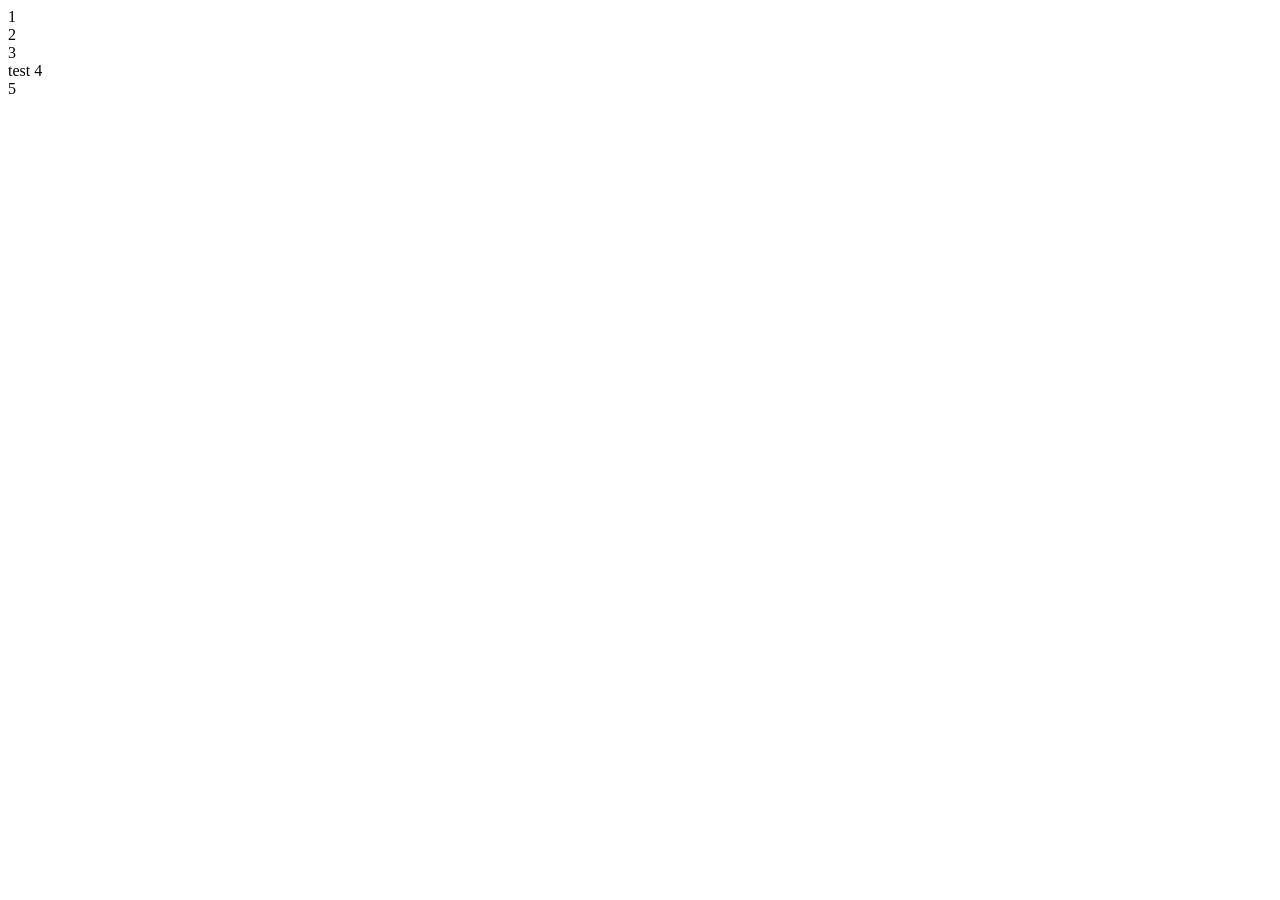
==== index.html @ 997fecee "Update index.html" ====
<!DOCTYPE html>
<html lang="en">
<head>
    <meta charset="UTF-8">
    <meta name="viewport" content="width=device-width, initial-scale=1.0">
    <title>Document</title>
    <link rel="stylesheet" href="style.css">
</head>
<header>
1
</header>
<nav>
2
</nav>
<main>
3
</main>
<body>
    test 4
    
    <script src="script.js"></script>
</body>
<footer>
5
</footer>
</html>
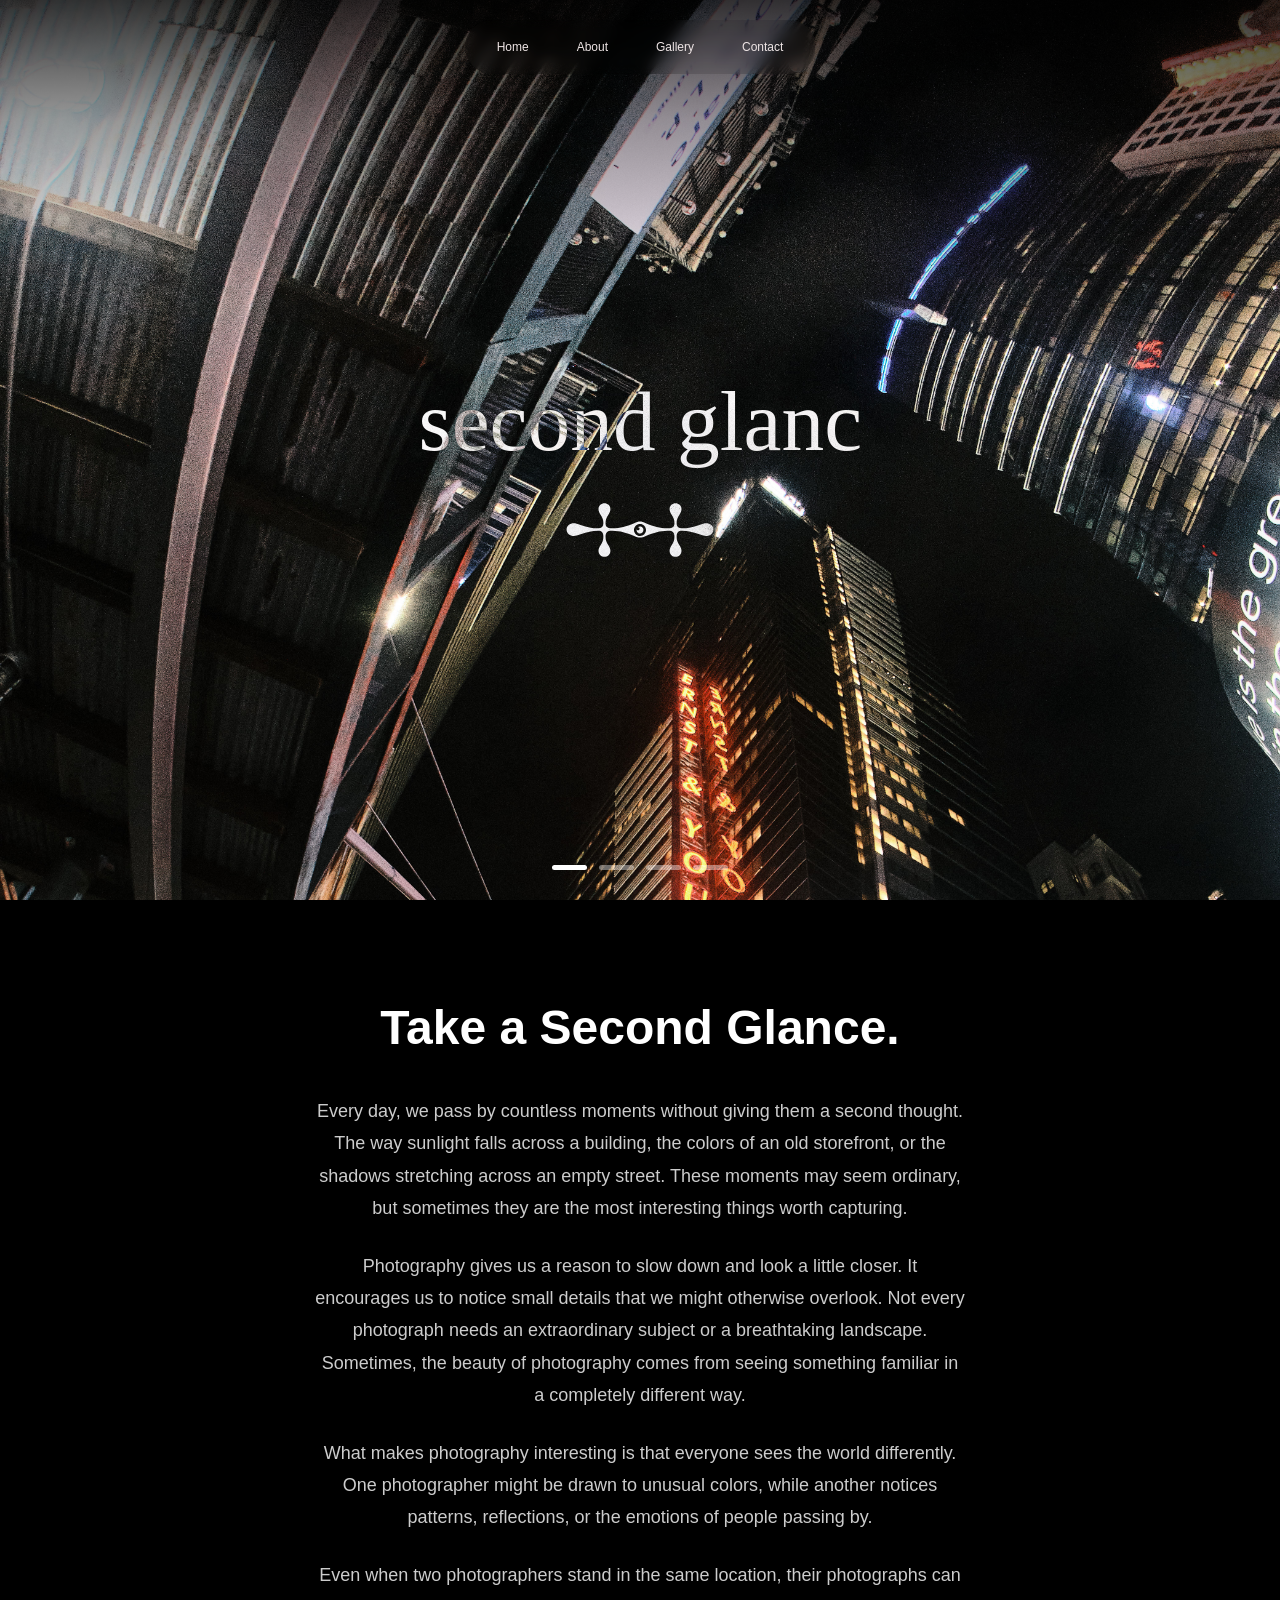
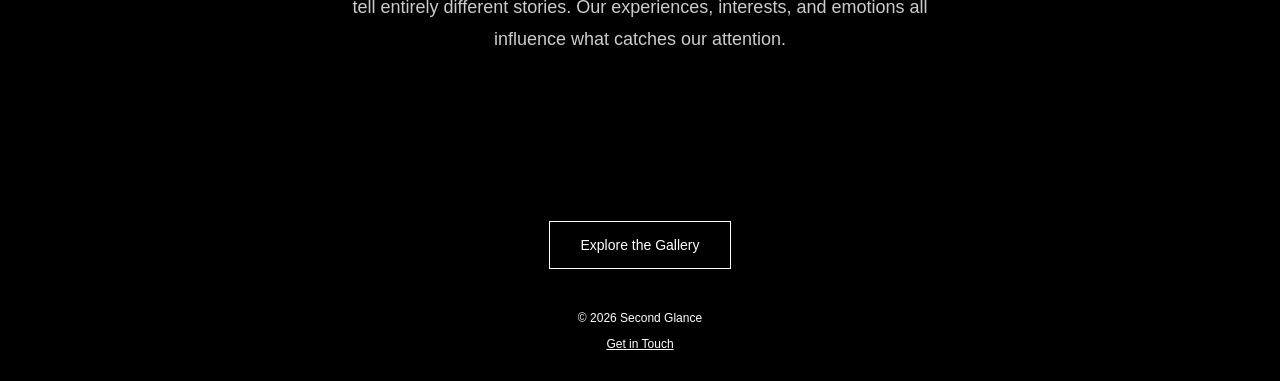
==== commit 0cb45053: "first draft" ====
--- a/index.html
+++ b/index.html
@@ -4,23 +4,106 @@
     <meta charset="UTF-8">
     <meta name="viewport" content="width=device-width, initial-scale=1.0">
     <title>Document</title>
-    <link rel="stylesheet" href="style.css">
+    <link rel="stylesheet" href="css/styles.css">
 </head>
+<body>
+
 <header>
-1
+    <nav>
+        <ul class="nav-list">
+            <li><a href="index.html" class="active">Home</a></li>
+            <li><a href="about.html">About</a></li>
+            <li><a href="gallery.html">Gallery</a></li>
+            <li><a href="contact.html">Contact</a></li>
+        </ul>
+    </nav>
 </header>
-<nav>
-2
-</nav>
-<main>
-3
+
+<main class="hero">
+
+    <!-- Fullscreen images -->
+    <div class="slideshow">
+        <div class="slide active"
+             style="background-image: url('images/homepage1.jpg');">
+        </div>
+
+        <div class="slide"
+             style="background-image: url('images/homepage2.jpg');">
+        </div>
+
+        <div class="slide"
+             style="background-image: url('images/homepage3.jpg');">
+        </div>
+
+        <div class="slide"
+             style="background-image: url('images/homepage4.jpg');">
+        </div>
+    </div>
+
+    <!-- Your existing logos -->
+    <div class="logo-container">
+        <img src="images/secondglancetext.svg"
+             alt="Second Glance Logo"
+             class="logo">
+
+        <img src="images/secondglancelogo.svg"
+             alt="Second Glance Icon"
+             class="logo-icon">
+    </div>
+
+    <div class="slide-controls">
+        <button class="slide-dot active" data-slide="0"
+                aria-label="Show photo 1"></button>
+        <button class="slide-dot" data-slide="1"
+                aria-label="Show photo 2"></button>
+        <button class="slide-dot" data-slide="2"
+                aria-label="Show photo 3"></button>
+        <button class="slide-dot" data-slide="3"
+                aria-label="Show photo 4"></button>
+    </div>
+
+
 </main>
-<body>
-    test 4
-    
-    <script src="script.js"></script>
+<main> 
+<section class="home-intro">
+    <h1>Take a Second Glance.</h1>
+
+    <p>
+Every day, we pass by countless moments without giving them a second thought. The way sunlight
+falls across a building, the colors of an old storefront, or the shadows stretching across an empty
+street. These moments may seem ordinary, but sometimes they are the most interesting things
+worth capturing.
+    </p>
+
+    <p>
+Photography gives us a reason to slow down and look a little closer. It encourages us to notice small
+details that we might otherwise overlook. Not every photograph needs an extraordinary subject or a
+breathtaking landscape. Sometimes, the beauty of photography comes from seeing something
+familiar in a completely different way.
+    </p>
+
+    <p>
+What makes photography interesting is that everyone sees the world differently. One photographer
+might be drawn to unusual colors, while another notices patterns, reflections, or the emotions of
+people passing by.
+    </p>
+    <p>
+Even when two photographers stand in the same location, their photographs can tell entirely
+different stories. Our experiences, interests, and emotions all influence what catches our attention.
+    </p>
+</section>
+
+        <a href="gallery.html" class="explore-button">
+            Explore the Gallery
+        </a>
+    </section>
+
+</main>
+
+<script src="js/slideshow.js"></script>
+<footer class="site-footer">
+    <p>© 2026 Second Glance</p>
+    <a href="mailto:perickson@toromail.csudh.edu">Get in Touch</a>
+</footer>
 </body>
-<footer>
-5
-</footer>
 </html>
--- a/css/styles.css
+++ b/css/styles.css
@@ -0,0 +1,301 @@
+body {
+    margin: 0;
+    background-color: #000000;
+}
+header {
+    position: absolute;
+    top: 0;
+    left: 0;
+    width: 100%;
+    z-index: 10;
+}
+@font-face {
+    font-family: 'PPTelegraph';
+    src: url('fonts/PPTelegraf-Regular.ttf') format('truetype');
+}
+.hero {
+    position: relative;
+    width: 100%;
+    min-height: 100vh;
+    min-height: 100svh;
+
+    display: flex;
+    justify-content: center;
+    align-items: center;
+
+    overflow: hidden;
+}
+.hero::before {
+    content: "";
+    position: absolute;
+    top: 0;
+    left: 0;
+    width: 100%;
+    height: 300px;
+
+    background: linear-gradient(
+        to bottom,
+        rgba(0, 0, 0, 0.8) 0%,
+        rgba(0, 0, 0, 0.4) 40%,
+        rgba(0, 0, 0, 0) 100%
+    );
+
+    z-index: 1;
+    pointer-events: none;
+}
+.nav-list {
+    display: flex;
+    justify-content: center;
+    align-items: center;
+    list-style: none;
+
+    width: fit-content;
+    margin: 20px auto;
+    padding: 12px 20px;
+    gap: 24px;
+
+    background-color: rgba(0, 0, 0, 0.1);
+    backdrop-filter: blur(7px);
+    -webkit-backdrop-filter: blur(7px);
+
+    border-radius: 30px;
+}
+
+.nav-list a {
+    font-family: 'PPTelegraph', sans-serif;
+    font-size: 12px;
+    text-decoration: none;
+    color: #eee5e5;
+    padding: 8px 12px;
+    display: inline-block;
+    border-radius: 6px;
+    transition: background-color 0.3s ease, color 0.3s ease;
+}
+
+.nav-list a:hover {
+    background-color: #f0f0f0;
+    color: #941818;
+}
+
+.logo-container {
+    display: flex;
+    flex-direction: column;
+    align-items: center;
+    gap: 30px;
+    margin-top: 40px;
+}
+
+.logo {
+    width: 500px;
+    max-width: 90%;
+    height: auto;
+    mix-blend-mode: difference;
+}
+
+.logo-icon {
+    width: 150px;
+    height: auto;
+    mix-blend-mode: difference;
+}
+/* Fullscreen slideshow */
+.slideshow {
+    position: absolute;
+    inset: 0;
+    z-index: 0;
+}
+
+/* Individual photographs */
+.slide {
+    position: absolute;
+    inset: 0;
+
+    background-size: cover;
+    background-position: center;
+    background-repeat: no-repeat;
+
+    opacity: 0;
+    transition: opacity 1s ease-in-out;
+}
+
+/* Visible photograph */
+.slide.active {
+    opacity: 1;
+}
+
+/* Logos over photographs */
+.logo-container {
+    position: relative;
+    z-index: 2;
+
+    display: flex;
+    flex-direction: column;
+    align-items: center;
+    gap: 30px;
+    margin-top: 40px;
+
+    mix-blend-mode: difference;
+}
+
+/* Bottom slideshow controls */
+.slide-controls {
+    position: absolute;
+    bottom: 30px;
+    left: 50%;
+    transform: translateX(-50%);
+
+    display: flex;
+    gap: 12px;
+    z-index: 10;
+}
+
+.slide-dot {
+    width: 35px;
+    height: 5px;
+    padding: 0;
+
+    background-color: rgba(255,255,255,0.4);
+    border: none;
+    border-radius: 10px;
+    cursor: pointer;
+
+    transition: background-color 0.3s ease;
+}
+
+.slide-dot.active,
+.slide-dot:hover {
+    background-color: white;
+}
+
+.photo-grid {
+    column-count: 4;
+    column-gap: 12px;
+}
+
+/* Gallery images */
+.photo-grid img {
+    display: block;
+    width: 100%;
+    height: auto;
+    margin-bottom: 12px;
+    break-inside: avoid;
+
+    transition: opacity 0.3s ease;
+}
+.gallery-header {
+    text-align: center;
+    color: #ffffff;
+    margin-top: 60px;
+    margin-bottom: 50px;
+}
+
+.gallery-header h1 {
+    font-family: 'PPTelegraph', sans-serif;
+    font-size: 48px;
+    font-weight: normal;
+    color: #ffffff;
+    margin: 0 0 15px;
+}
+
+.gallery-header p {
+    font-family: 'PPTelegraph', sans-serif;
+    font-size: 16px;
+    color: #ffffff;
+    margin: 0;
+}
+.gallery-page header {
+    position: relative;
+    width: 100%;
+}
+.gallery-main {
+    padding: 20px 40px 60px;
+}
+.site-footer {
+    background-color: #000000;
+    color: #ffffff;
+    text-align: center;
+    padding: 30px 20px;
+    font-family: 'PPTelegraph', sans-serif;
+    font-size: 12px;
+}
+
+.site-footer a {
+    color: #ffffff;
+    text-decoration: underline;
+}
+/* Homepage introduction */
+.home-intro {
+    background-color: #000000;
+    color: #ffffff;
+
+    min-height: 400px;
+    padding: 120px 20px;
+
+    display: flex;
+    flex-direction: column;
+    justify-content: center;
+    align-items: center;
+
+    text-align: center;
+}
+
+/* Main heading */
+.home-intro h1 {
+    font-family: 'PPTelegraph', sans-serif;
+    font-weight: 700;
+    font-size: clamp(36px, 6vw, 72px);
+
+    margin: 0 0 30px;
+}
+
+/* Description */
+.home-intro p {
+    font-family: 'PPTelegraph', sans-serif;
+    font-size: 18px;
+    line-height: 1.7;
+
+    max-width: 650px;
+    margin: 0 0 40px;
+}
+
+/* Gallery link */
+.explore-button {
+    display: block;
+    width: fit-content;
+    margin: 40px auto 0;
+
+    font-family: 'PPTelegraph', sans-serif;
+    font-size: 14px;
+    color: #ffffff;
+    text-decoration: none;
+
+    border: 1px solid #ffffff;
+    padding: 15px 30px;
+
+    transition: 0.3s ease;
+}
+
+.explore-button:hover {
+    background-color: #ffffff;
+    color: #000000;
+}
+.home-intro {
+    background-color: #000000;
+    color: #ffffff;
+    padding: 100px 20px;
+    text-align: center;
+    font-family: 'PPTelegraph', sans-serif;
+}
+
+.home-intro h1 {
+    font-size: 48px;
+    font-weight: 700;
+    margin-bottom: 40px;
+}
+
+.home-intro p {
+    font-size: 18px;
+    line-height: 1.8;
+    max-width: 650px;
+    margin: 0 auto 25px;
+    color: #cccccc;
+}
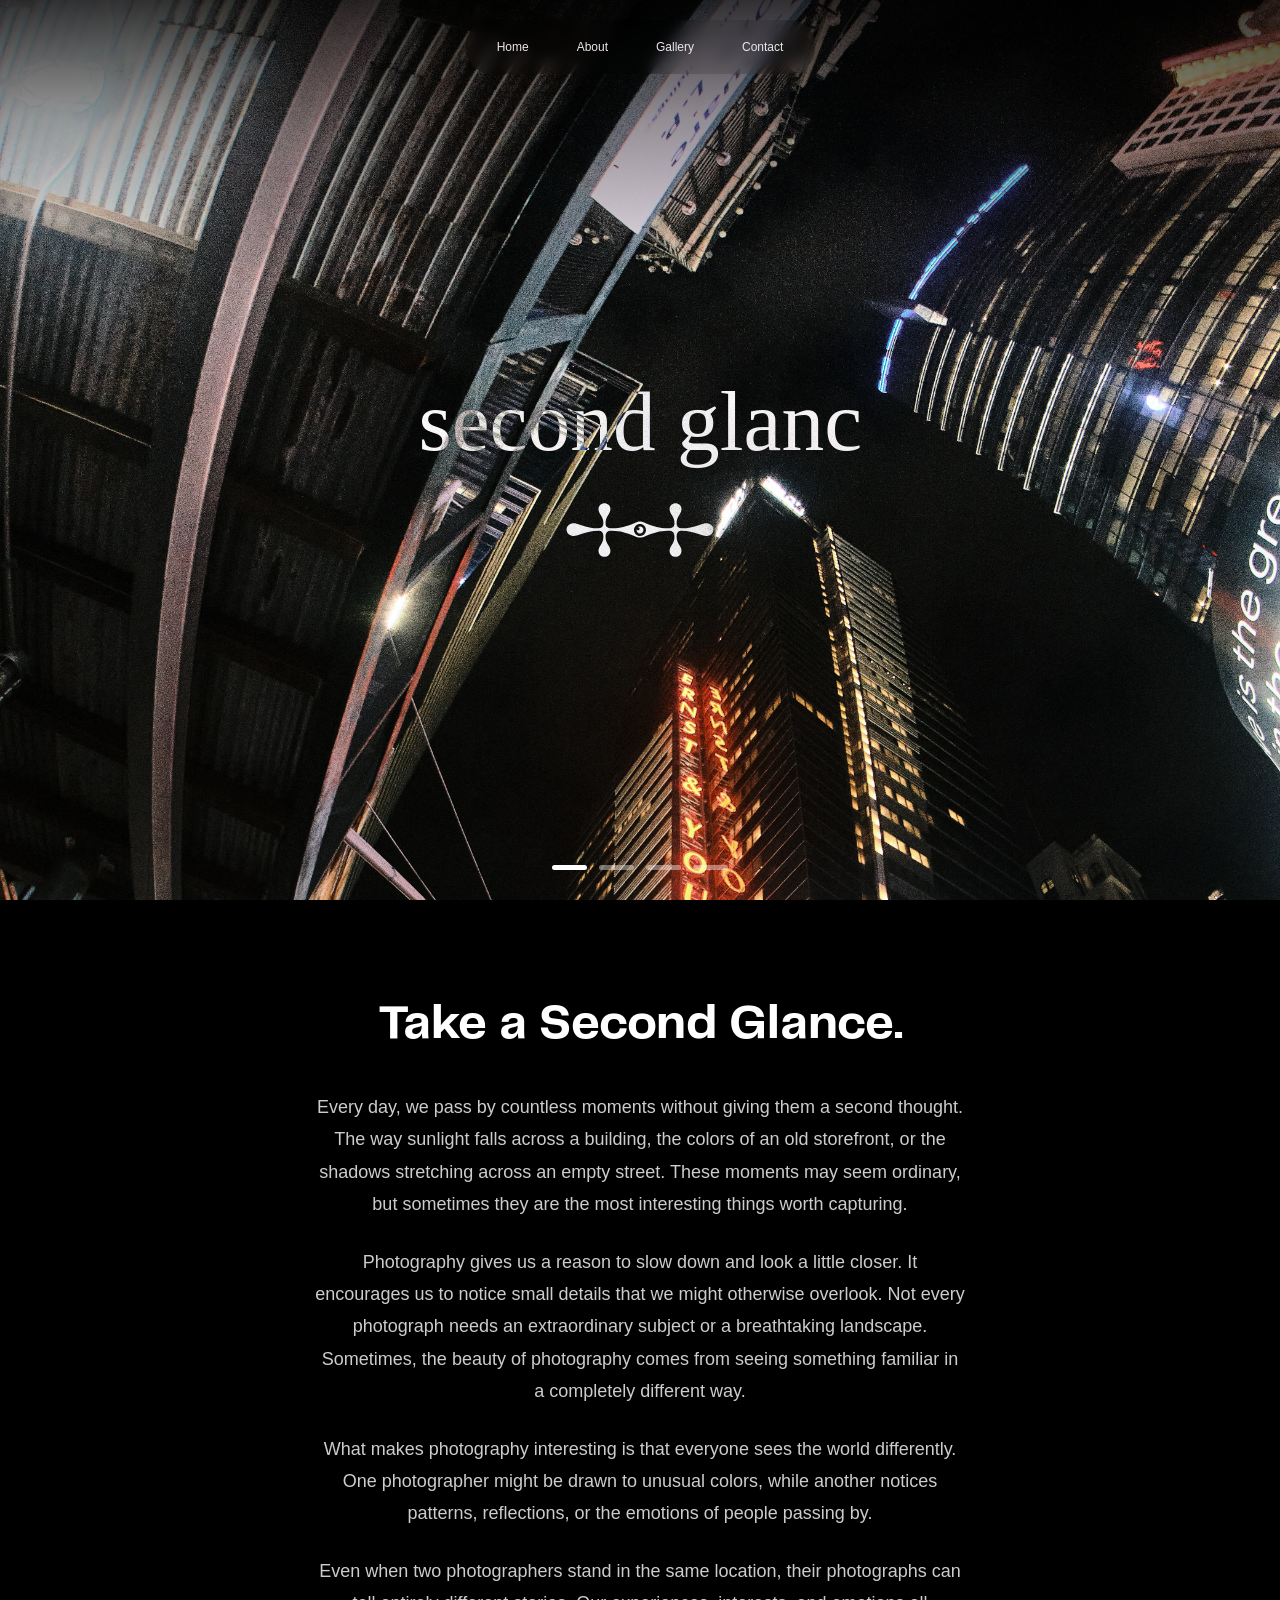
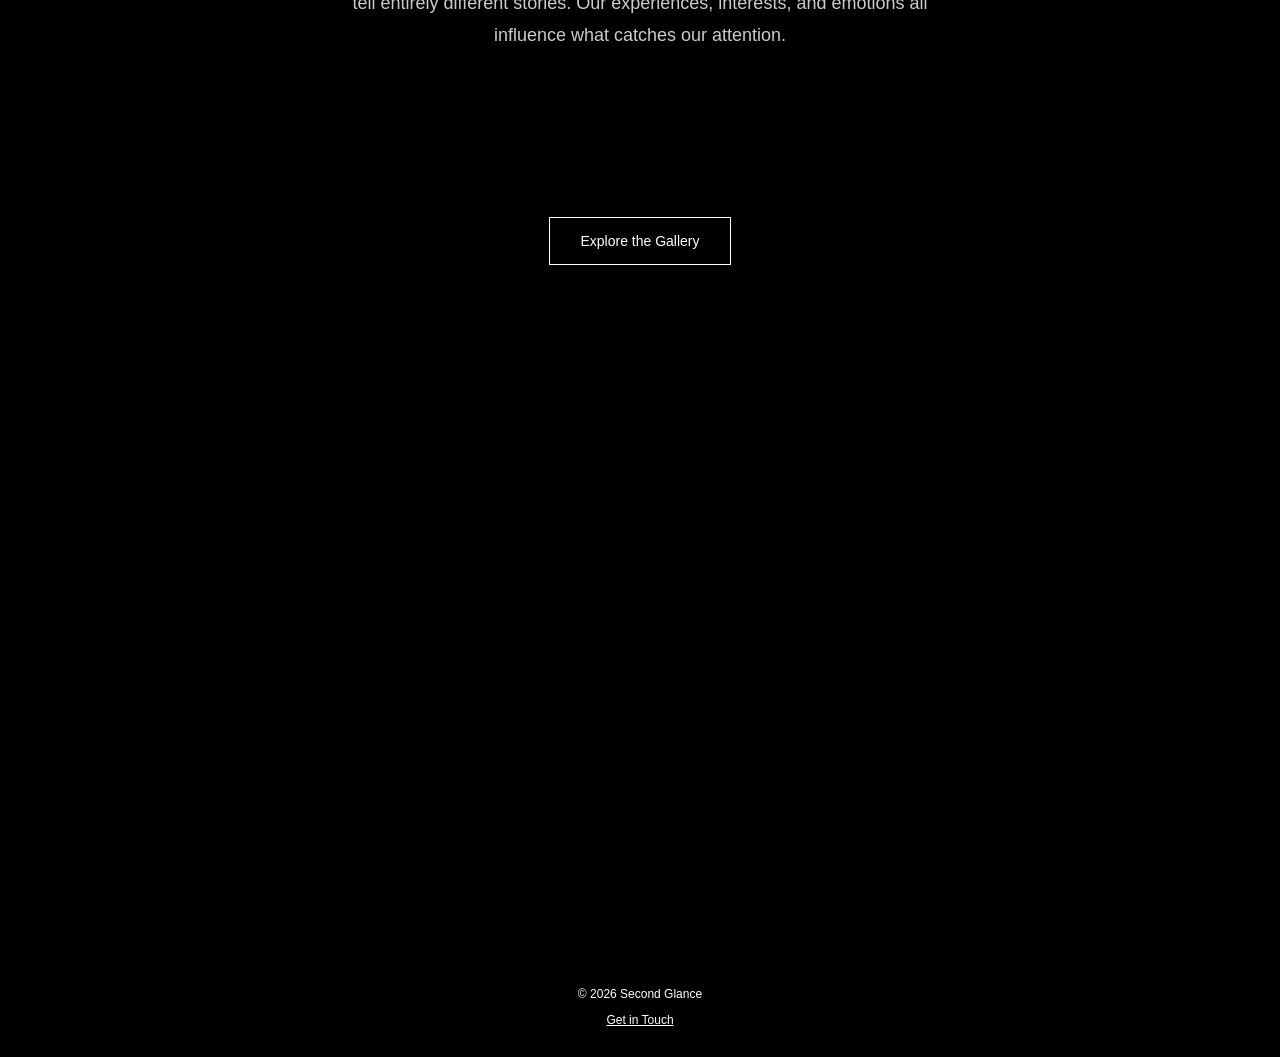
==== commit 63c50099: "firstdraft2" ====
--- a/index.html
+++ b/index.html
@@ -97,7 +97,15 @@
             Explore the Gallery
         </a>
     </section>
-
+<div class="video-container">
+    <iframe
+        width="996"
+        height="560"
+        src="https://www.youtube.com/embed/Whf-VxXvkhE"
+        title="2 More Hours of Relaxing Film Photography"
+        allowfullscreen>
+    </iframe>
+</div>
 </main>
 
 <script src="js/slideshow.js"></script>
--- a/css/styles.css
+++ b/css/styles.css
@@ -9,9 +9,20 @@
     width: 100%;
     z-index: 10;
 }
+h1 {
+    font-family: 'PPTelegraph', sans-serif;
+    font-weight: 700;
+    text-align: center;
+    color: #ffffff;
+}
 @font-face {
     font-family: 'PPTelegraph';
     src: url('fonts/PPTelegraf-Regular.ttf') format('truetype');
+}
+@font-face {
+    font-family: 'PPTelegraph';
+    src: url('../fonts/PPTelegraf-Bold.ttf') format('truetype');
+    font-weight: 700;
 }
 .hero {
     position: relative;
@@ -298,4 +309,94 @@
     max-width: 650px;
     margin: 0 auto 25px;
     color: #cccccc;
+}
+.video-container {
+    display: flex;
+    justify-content: center;
+    padding: 60px 20px;
+}
+
+.video-container iframe {
+    width: 100%;
+    max-width: 996px;
+    aspect-ratio: 16 / 9;
+    height: auto;
+    border: none;
+}
+.map-section {
+    text-align: center;
+    background-color: #000000;
+    padding: 60px 20px;
+}
+
+.map-section iframe {
+    display: block;
+    width: 100%;
+    max-width: 600px;
+    margin: 0 auto;
+    border: none;
+}
+/* FAQ Section */
+.faq-section {
+    max-width: 900px;
+    margin: 80px auto;
+    padding: 20px;
+    color: white;
+    font-family: 'PPTelegraph', sans-serif;
+}
+
+.faq-section h2 {
+    font-size: 36px;
+    font-weight: 700;
+    margin-bottom: 40px;
+    text-align: center;
+}
+
+/* Accordion buttons */
+.accordion {
+    background-color: #000000;
+    color: #ffffff;
+    cursor: pointer;
+    padding: 22px;
+    width: 100%;
+    border: none;
+    border-bottom: 1px solid #444444;
+    text-align: left;
+    font-family: 'PPTelegraph', sans-serif;
+    font-size: 16px;
+    transition: background-color 0.3s ease;
+}
+
+/* Hover and active state */
+.accordion:hover,
+.accordion.active {
+    background-color: #222222;
+}
+
+/* Plus icon */
+.accordion::after {
+    content: '+';
+    float: right;
+    font-size: 20px;
+}
+
+/* Minus icon when opened */
+.accordion.active::after {
+    content: '−';
+}
+
+/* Hidden answer */
+.panel {
+    background-color: #111111;
+    color: #cccccc;
+    padding: 0 22px;
+    max-height: 0;
+    overflow: hidden;
+    transition: max-height 0.3s ease;
+}
+
+.panel p {
+    font-size: 15px;
+    line-height: 1.8;
+    margin: 20px 0;
 }
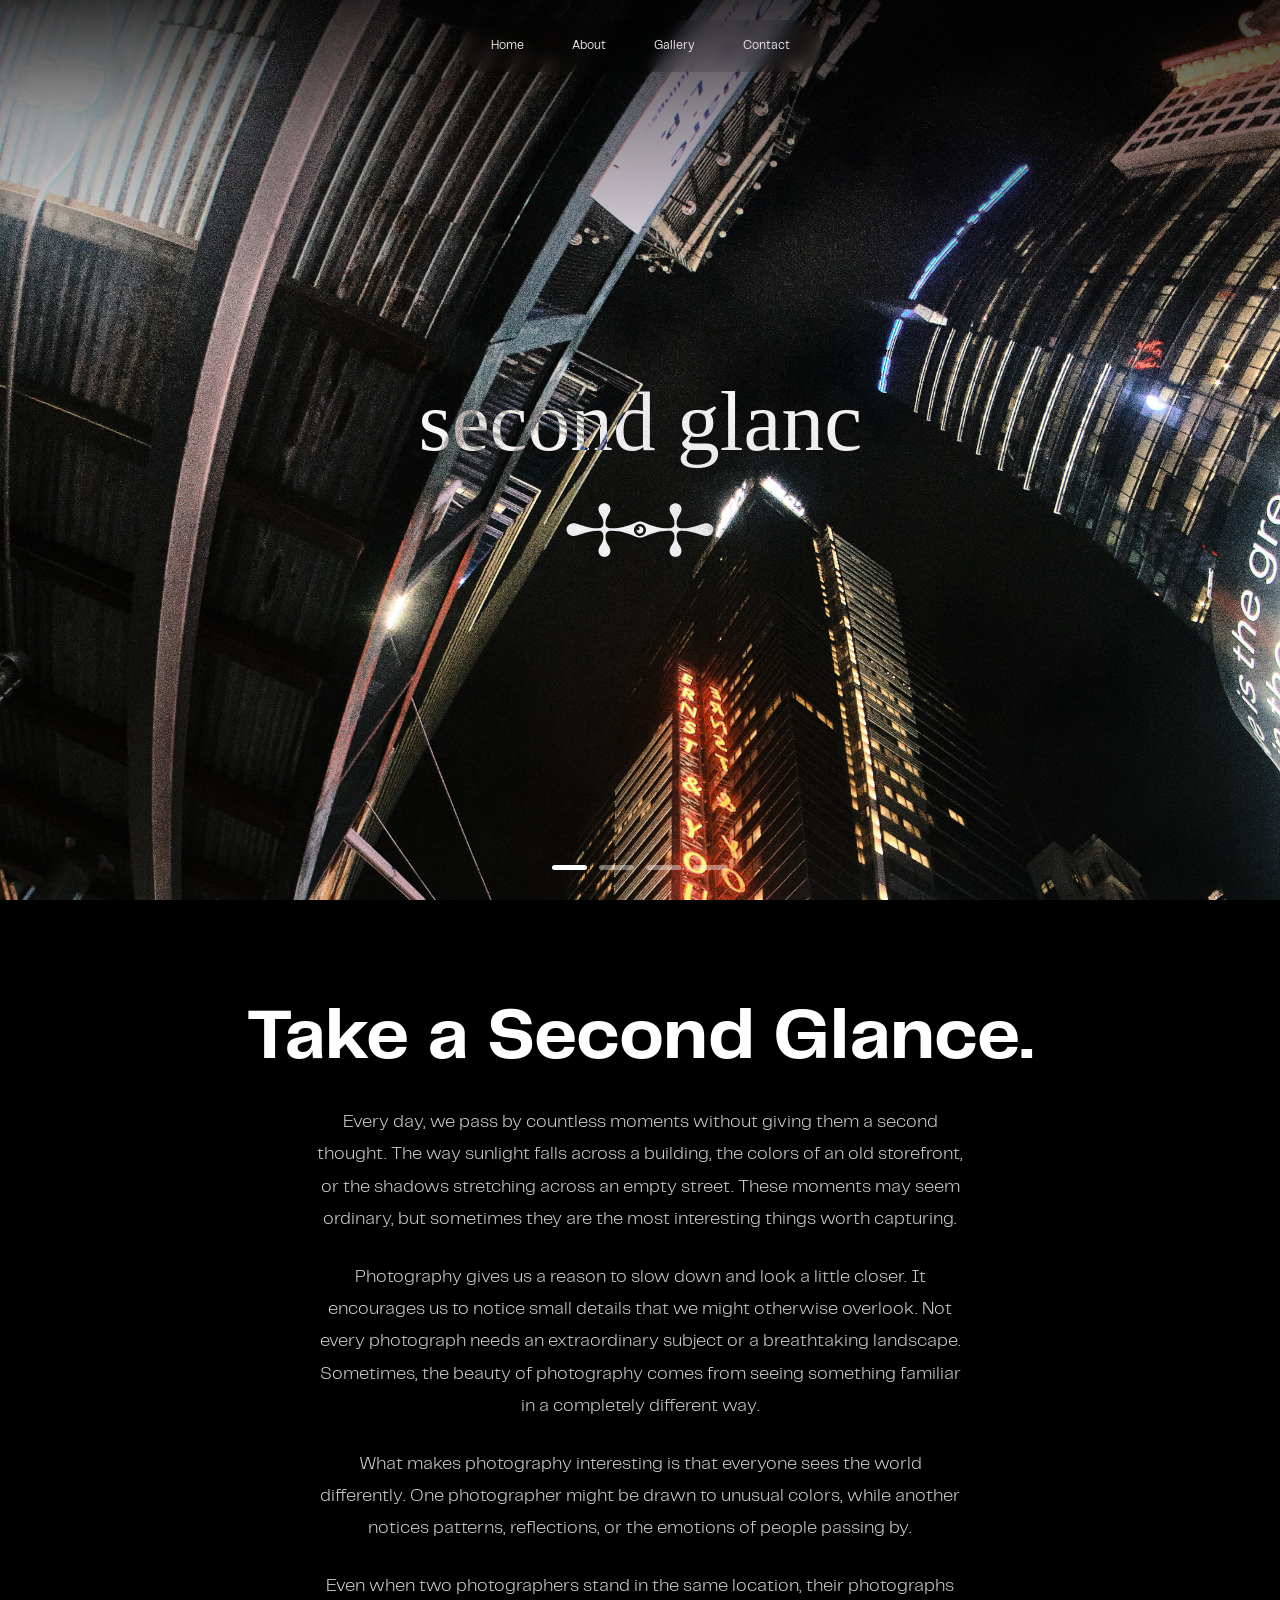
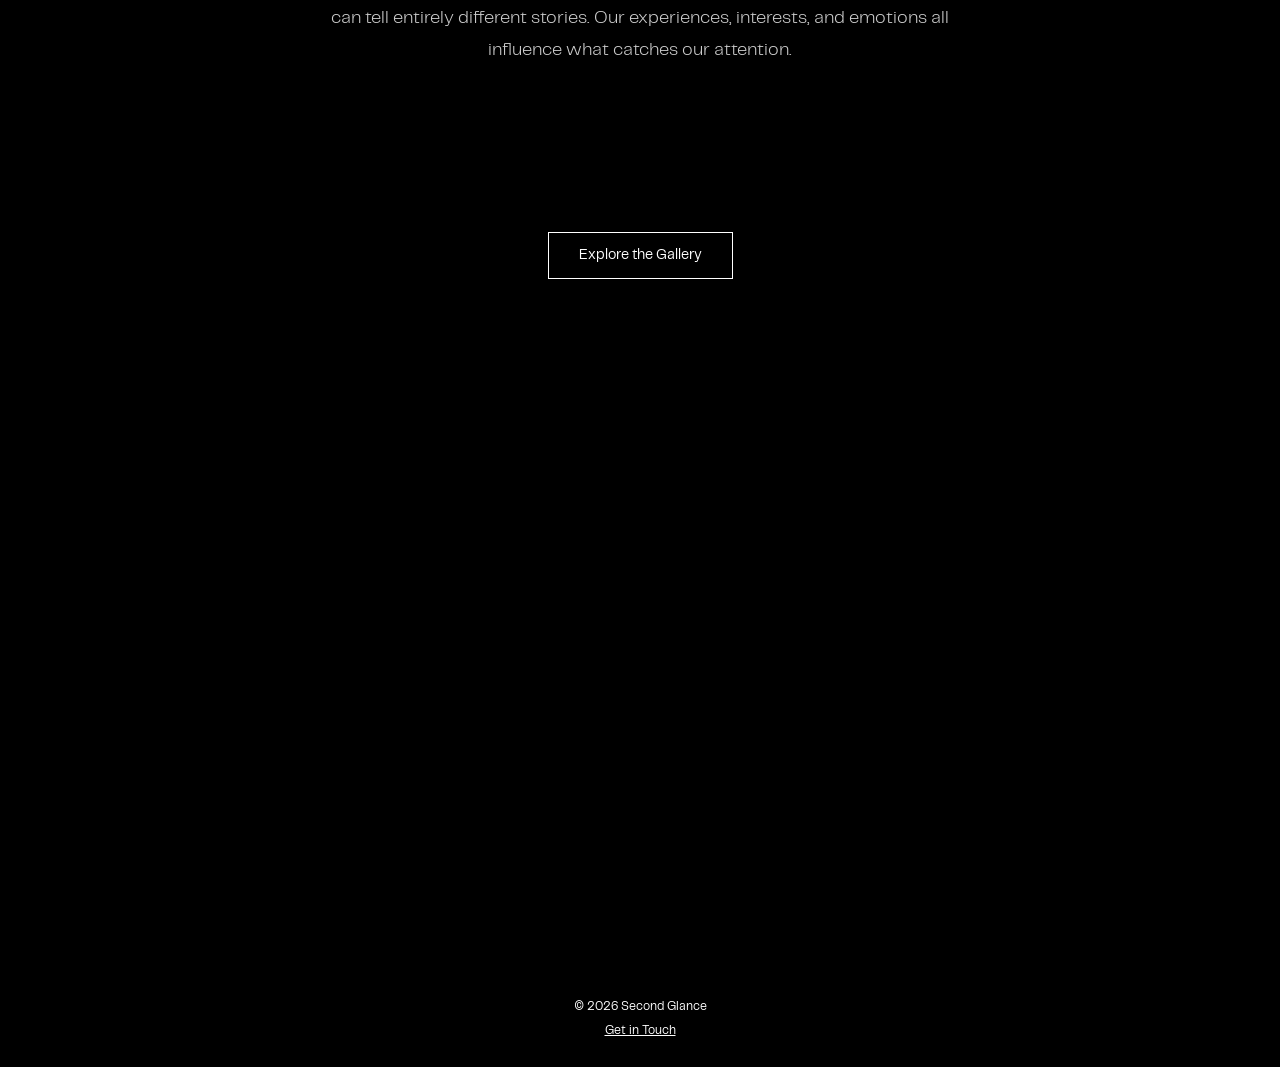
==== commit 2a3475c2: "first_draft_final" ====
--- a/index.html
+++ b/index.html
@@ -14,7 +14,7 @@
             <li><a href="index.html" class="active">Home</a></li>
             <li><a href="about.html">About</a></li>
             <li><a href="gallery.html">Gallery</a></li>
-            <li><a href="contact.html">Contact</a></li>
+            <li><a href="mailto:perickson@toromail.csudh.edu">Contact</a></li>
         </ul>
     </nav>
 </header>
@@ -108,7 +108,7 @@
 </div>
 </main>
 
-<script src="js/slideshow.js"></script>
+<script src="js/script.js"></script>
 <footer class="site-footer">
     <p>© 2026 Second Glance</p>
     <a href="mailto:perickson@toromail.csudh.edu">Get in Touch</a>
--- a/css/styles.css
+++ b/css/styles.css
@@ -3,11 +3,11 @@
     background-color: #000000;
 }
 header {
-    position: absolute;
+    position: fixed;
     top: 0;
     left: 0;
     width: 100%;
-    z-index: 10;
+    z-index: 9999;
 }
 h1 {
     font-family: 'PPTelegraph', sans-serif;
@@ -17,12 +17,21 @@
 }
 @font-face {
     font-family: 'PPTelegraph';
-    src: url('fonts/PPTelegraf-Regular.ttf') format('truetype');
+    src: url('../fonts/PPTelegraf-Regular.ttf') format('truetype');
+    font-weight: 400;
+    font-style: normal;
 }
 @font-face {
     font-family: 'PPTelegraph';
     src: url('../fonts/PPTelegraf-Bold.ttf') format('truetype');
     font-weight: 700;
+    font-style: normal;
+}
+@font-face {
+    font-family:'PPTelegraph';
+    src:url('../fonts/PPTelegraf-Light.ttf') format('truetype');
+    font-weight: 300;
+    font-style: normal;
 }
 .hero {
     position: relative;
@@ -43,7 +52,8 @@
     left: 0;
     width: 100%;
     height: 300px;
-
+    z-index: 1;
+    pointer-events: none;
     background: linear-gradient(
         to bottom,
         rgba(0, 0, 0, 0.8) 0%,
@@ -51,8 +61,6 @@
         rgba(0, 0, 0, 0) 100%
     );
 
-    z-index: 1;
-    pointer-events: none;
 }
 .nav-list {
     display: flex;
@@ -233,7 +241,6 @@
     color: #ffffff;
     text-decoration: underline;
 }
-/* Homepage introduction */
 .home-intro {
     background-color: #000000;
     color: #ffffff;
@@ -249,26 +256,13 @@
     text-align: center;
 }
 
-/* Main heading */
 .home-intro h1 {
     font-family: 'PPTelegraph', sans-serif;
     font-weight: 700;
     font-size: clamp(36px, 6vw, 72px);
-
     margin: 0 0 30px;
 }
 
-/* Description */
-.home-intro p {
-    font-family: 'PPTelegraph', sans-serif;
-    font-size: 18px;
-    line-height: 1.7;
-
-    max-width: 650px;
-    margin: 0 0 40px;
-}
-
-/* Gallery link */
 .explore-button {
     display: block;
     width: fit-content;
@@ -296,19 +290,14 @@
     text-align: center;
     font-family: 'PPTelegraph', sans-serif;
 }
-
-.home-intro h1 {
-    font-size: 48px;
-    font-weight: 700;
-    margin-bottom: 40px;
-}
-
 .home-intro p {
     font-size: 18px;
     line-height: 1.8;
     max-width: 650px;
     margin: 0 auto 25px;
     color: #cccccc;
+    font-weight: 300;
+    font-family: 'PPTelegraph', sans-serif;
 }
 .video-container {
     display: flex;
@@ -335,6 +324,40 @@
     max-width: 600px;
     margin: 0 auto;
     border: none;
+}
+.map-content {
+    display: flex;
+    justify-content: center;
+    align-items: center;
+    gap: 50px;
+    max-width: 1200px;
+    margin: 0 auto;
+}
+
+.map-content iframe {
+    width: 50%;
+    height: 450px;
+    border: none;
+}
+
+.map-text {
+    width: 50%;
+    color: white;
+    text-align: left;
+    font-family: 'PPTelegraph', sans-serif;
+}
+
+.map-text h3 {
+    font-size: 32px;
+    font-weight: 700;
+    margin-bottom: 20px;
+}
+
+.map-text p {
+    font-size: 18px;
+    font-weight: 300;
+    line-height: 1.8;
+    color: #cccccc;
 }
 /* FAQ Section */
 .faq-section {
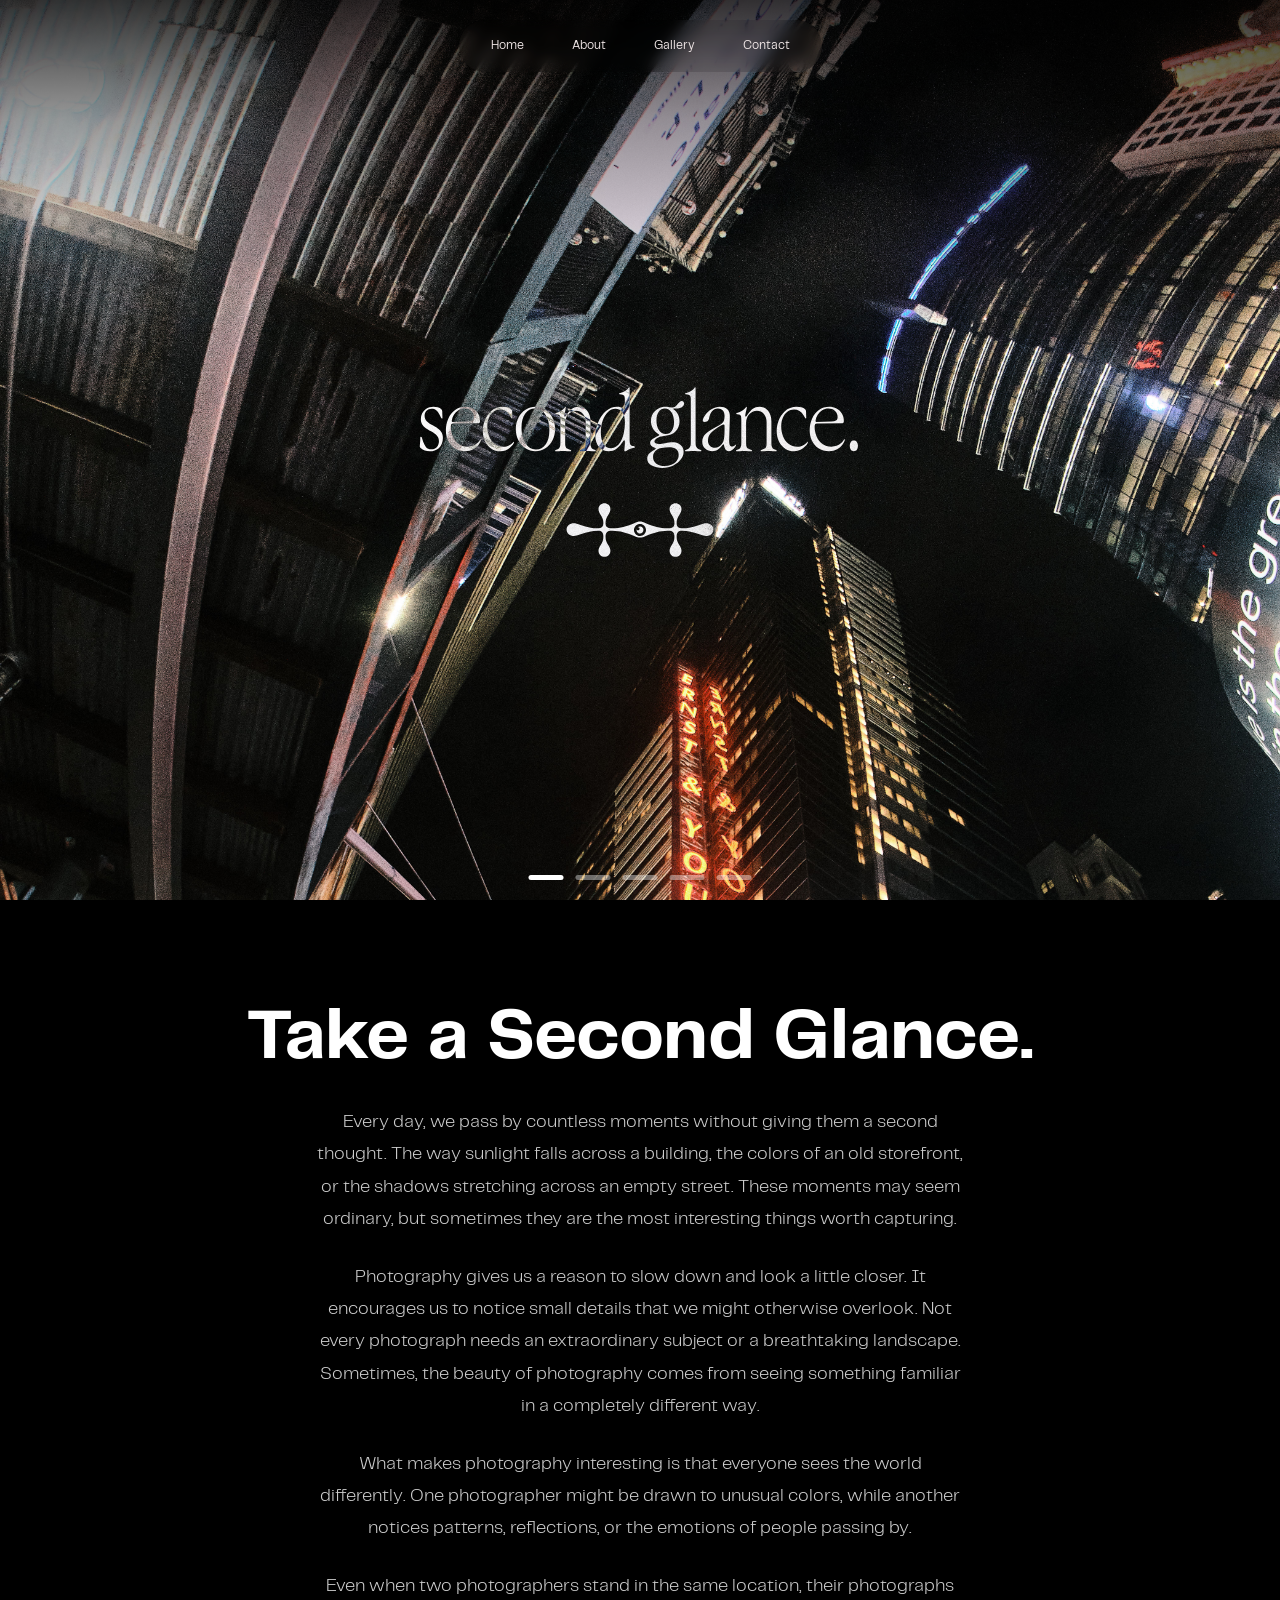
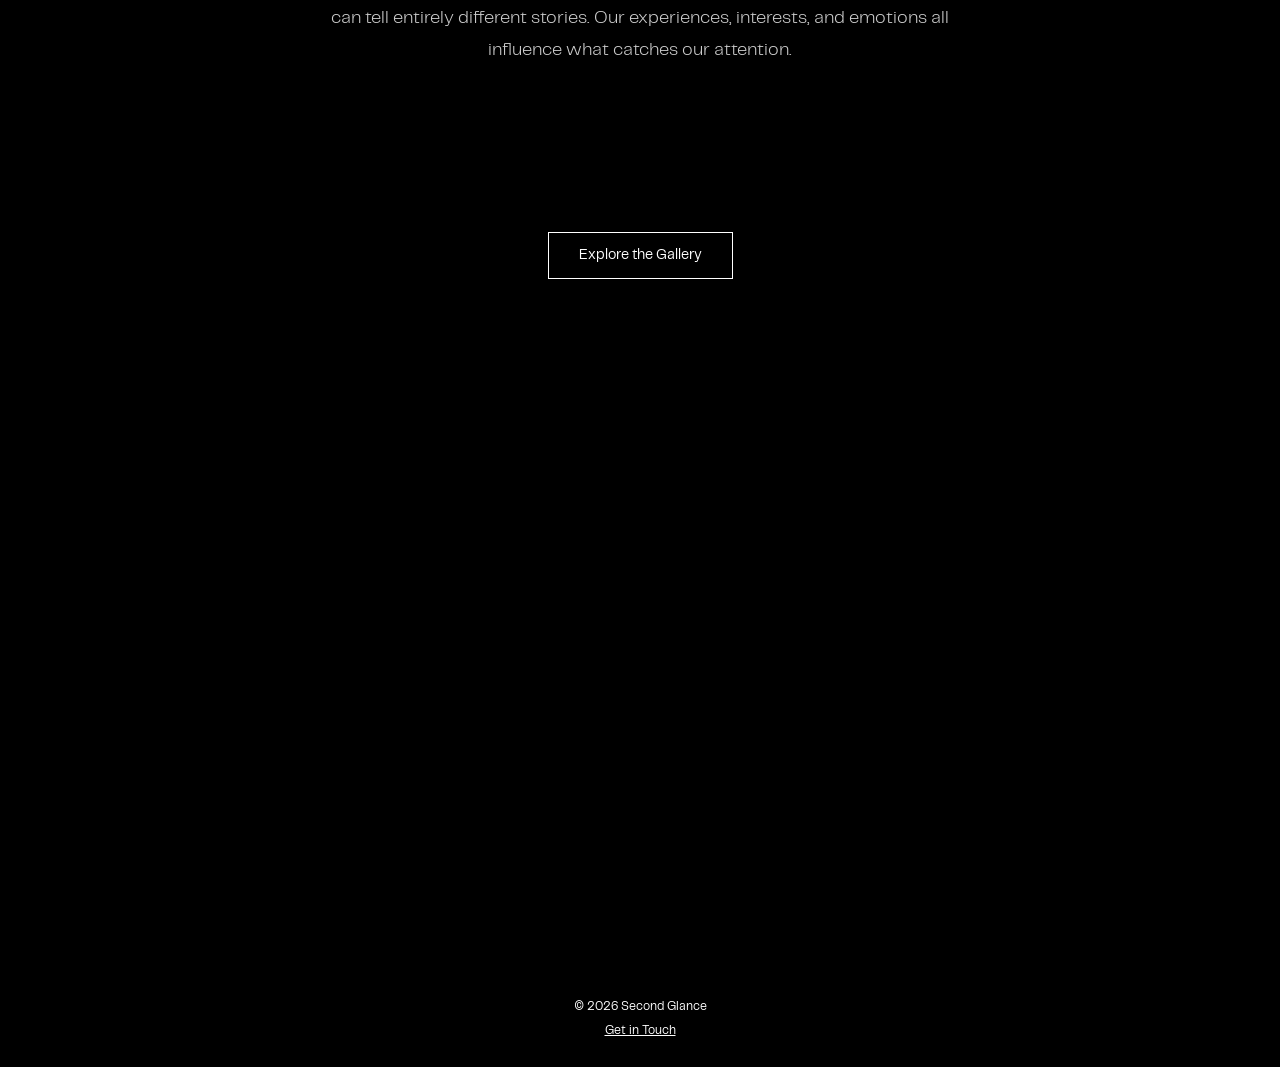
==== commit 4ed7421e: "homepage gallery" ====
--- a/index.html
+++ b/index.html
@@ -21,7 +21,6 @@
 
 <main class="hero">
 
-    <!-- Fullscreen images -->
     <div class="slideshow">
         <div class="slide active"
              style="background-image: url('images/homepage1.jpg');">
@@ -37,6 +36,9 @@
 
         <div class="slide"
              style="background-image: url('images/homepage4.jpg');">
+        </div>
+        <div class="slide"
+             style="background-image: url('images/homepage5.jpg');">
         </div>
     </div>
 
@@ -60,6 +62,8 @@
                 aria-label="Show photo 3"></button>
         <button class="slide-dot" data-slide="3"
                 aria-label="Show photo 4"></button>
+        <button class="slide-dot" data-slide="4"
+                aria-label="Show photo 5"></button>
     </div>
 
 
--- a/css/styles.css
+++ b/css/styles.css
@@ -155,13 +155,11 @@
     mix-blend-mode: difference;
 }
 
-/* Bottom slideshow controls */
 .slide-controls {
     position: absolute;
-    bottom: 30px;
+    bottom: 20px;
     left: 50%;
     transform: translateX(-50%);
-
     display: flex;
     gap: 12px;
     z-index: 10;
@@ -184,20 +182,16 @@
 .slide-dot:hover {
     background-color: white;
 }
-
 .photo-grid {
-    column-count: 4;
+    column-count: 3;
     column-gap: 12px;
 }
-
-/* Gallery images */
 .photo-grid img {
     display: block;
     width: 100%;
     height: auto;
     margin-bottom: 12px;
     break-inside: avoid;
-
     transition: opacity 0.3s ease;
 }
 .gallery-header {
@@ -359,7 +353,7 @@
     line-height: 1.8;
     color: #cccccc;
 }
-/* FAQ Section */
+
 .faq-section {
     max-width: 900px;
     margin: 80px auto;
@@ -375,7 +369,7 @@
     text-align: center;
 }
 
-/* Accordion buttons */
+
 .accordion {
     background-color: #000000;
     color: #ffffff;
@@ -390,25 +384,25 @@
     transition: background-color 0.3s ease;
 }
 
-/* Hover and active state */
+
 .accordion:hover,
 .accordion.active {
     background-color: #222222;
 }
 
-/* Plus icon */
+
 .accordion::after {
     content: '+';
     float: right;
     font-size: 20px;
 }
 
-/* Minus icon when opened */
+
 .accordion.active::after {
     content: '−';
 }
 
-/* Hidden answer */
+
 .panel {
     background-color: #111111;
     color: #cccccc;
